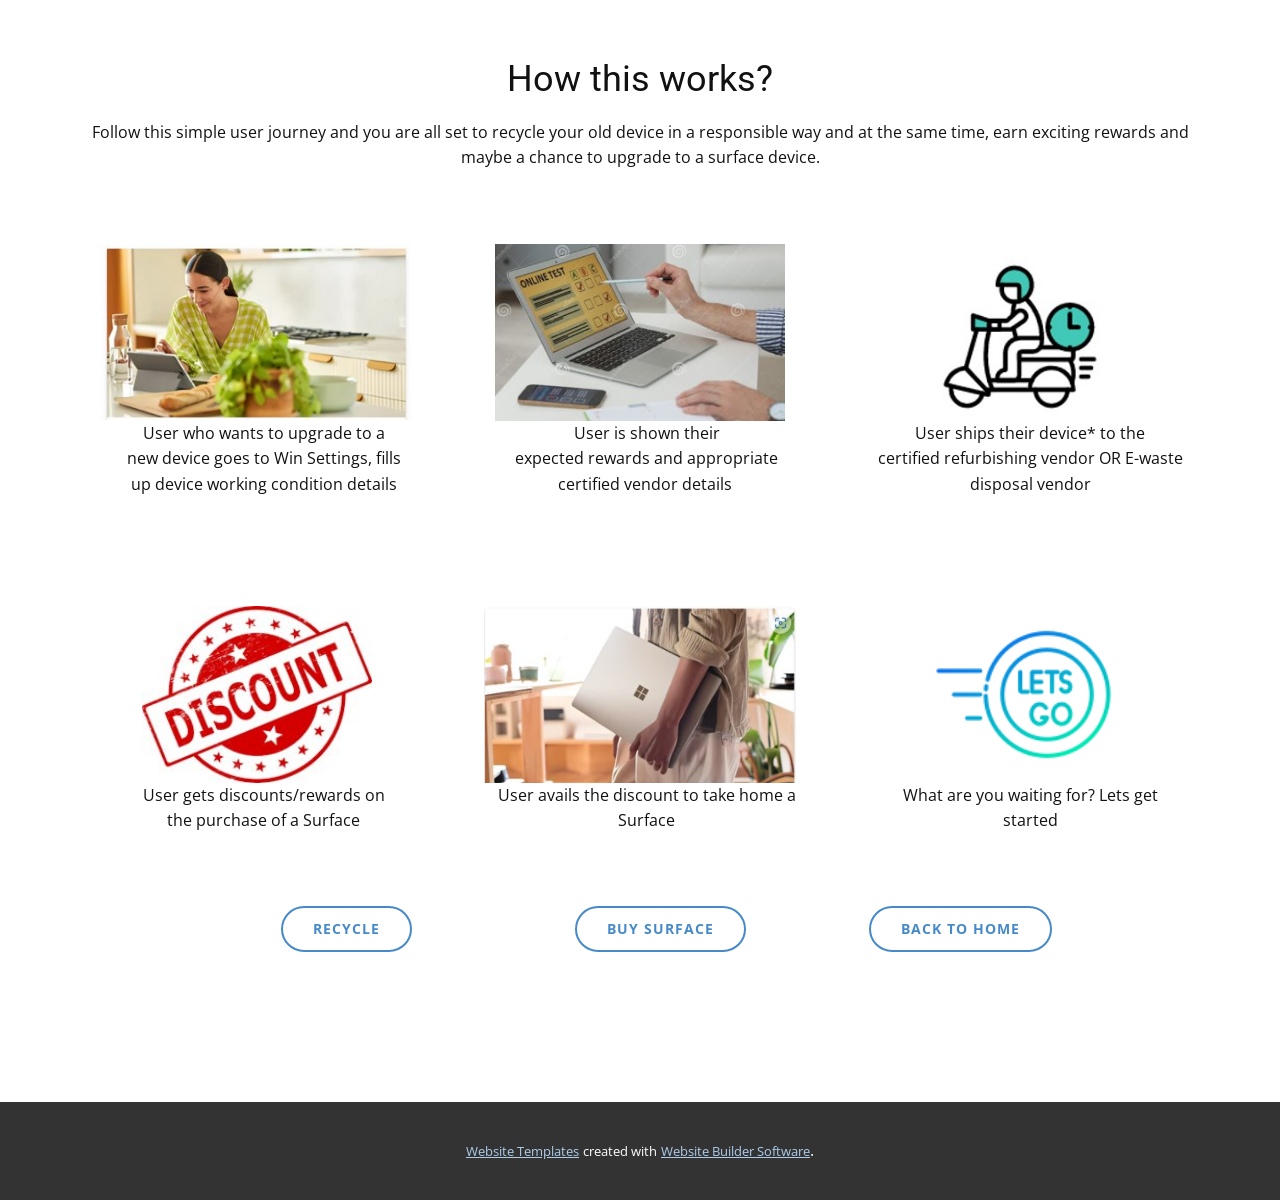
==== How-it-works.html @ d7cb8292 "test" ====
<!DOCTYPE html>
<html style="font-size: 16px;" lang="en"><head>
    <meta name="viewport" content="width=device-width, initial-scale=1.0">
    <meta charset="utf-8">
    <meta name="keywords" content="How this works?">
    <meta name="description" content="">
    <title>How it works</title>
    <link rel="stylesheet" href="nicepage.css" media="screen">
<link rel="stylesheet" href="How-it-works.css" media="screen">
    <script class="u-script" type="text/javascript" src="jquery.js" defer=""></script>
    <script class="u-script" type="text/javascript" src="nicepage.js" defer=""></script>
    <meta name="generator" content="Nicepage 4.18.7, nicepage.com">
    <link id="u-theme-google-font" rel="stylesheet" href="https://fonts.googleapis.com/css?family=Roboto:100,100i,300,300i,400,400i,500,500i,700,700i,900,900i|Open+Sans:300,300i,400,400i,500,500i,600,600i,700,700i,800,800i">
    
    
    
    <script type="application/ld+json">{
		"@context": "http://schema.org",
		"@type": "Organization",
		"name": ""
}</script>
    <meta name="theme-color" content="#478ac9">
    <meta property="og:title" content="How it works">
    <meta property="og:type" content="website">
  </head>
  <body class="u-body u-overlap u-xl-mode" data-lang="en"> 
    <section class="u-align-center u-clearfix u-section-1" id="sec-451c">
      <div class="u-clearfix u-sheet u-sheet-1">
        <h2 class="u-text u-text-default u-text-1">How this works?</h2>
        <p class="u-text u-text-default u-text-2">Follow this simple user journey and you are all set to recycle your old device in a responsible way and at the same time, earn exciting rewards and maybe a chance to upgrade to a surface device.</p>
        <div class="u-expanded-width u-list u-list-1">
          <div class="u-repeater u-repeater-1">
            <div class="u-align-center u-container-style u-list-item u-repeater-item">
              <div class="u-container-layout u-similar-container u-container-layout-1"><span class="u-file-icon u-icon u-icon-1"><img src="images/rs1.jpg" alt=""></span>
                <p class="u-align-center u-text u-text-3"> User who&nbsp;wants to upgrade&nbsp;to a new&nbsp;device goes to Win Settings, fills up&nbsp;device working condition&nbsp;details </p>
              </div>
            </div>
            <div class="u-align-center u-container-style u-list-item u-repeater-item">
              <div class="u-container-layout u-similar-container u-container-layout-2"><span class="u-file-icon u-icon u-icon-2"><img src="images/rs2.jpg" alt=""></span>
                <p class="u-align-center u-text u-text-4"> User is shown their expected&nbsp;rewards&nbsp;and&nbsp;appropriate certified&nbsp;vendor details&nbsp; </p>
              </div>
            </div>
            <div class="u-align-center u-container-style u-list-item u-repeater-item">
              <div class="u-container-layout u-similar-container u-container-layout-3"><span class="u-file-icon u-icon u-icon-3"><img src="images/rs3.jpg" alt=""></span>
                <p class="u-align-center u-text u-text-5"> User ships their device* to the certified&nbsp;refurbishing vendor OR E-waste disposal vendor </p>
              </div>
            </div>
            <div class="u-align-center u-container-style u-list-item u-repeater-item">
              <div class="u-container-layout u-similar-container u-container-layout-4"><span class="u-file-icon u-icon u-icon-4"><img src="images/rs4.jpg" alt=""></span>
                <p class="u-align-center u-text u-text-6"> User&nbsp;gets discounts/rewards&nbsp;on the&nbsp;purchase of a Surface</p>
              </div>
            </div>
            <div class="u-align-center u-container-style u-list-item u-repeater-item">
              <div class="u-container-layout u-similar-container u-container-layout-5"><span class="u-file-icon u-icon u-icon-5"><img src="images/rs5.jpg" alt=""></span>
                <p class="u-align-center u-text u-text-7"> User avails the discount to&nbsp;take home a Surface</p>
              </div>
            </div>
            <div class="u-align-center u-container-style u-list-item u-repeater-item">
              <div class="u-container-layout u-similar-container u-container-layout-6"><span class="u-file-icon u-icon u-icon-6"><img src="images/6373713.png" alt=""></span>
                <p class="u-align-center u-text u-text-8">What are you waiting for? Lets get started</p>
              </div>
            </div>
          </div>
        </div>
        <div class="u-list u-list-2">
          <div class="u-repeater u-repeater-2">
            <div class="u-container-style u-list-item u-repeater-item">
              <div class="u-container-layout u-similar-container u-container-layout-7">
                <a href="Recycle-Page.html" class="u-border-2 u-border-hover-palette-1-base u-border-palette-1-base u-btn u-btn-round u-button-style u-custom-item u-hover-palette-1-base u-none u-radius-50 u-btn-1">Recycle</a>
              </div>
            </div>
            <div class="u-container-style u-list-item u-repeater-item">
              <div class="u-container-layout u-similar-container u-container-layout-8">
                <a href="Buy-Refurbished-device.html" class="u-border-2 u-border-hover-palette-1-base u-border-palette-1-base u-btn u-btn-round u-button-style u-custom-item u-hover-palette-1-base u-none u-radius-50 u-btn-2">BUY Surface</a>
              </div>
            </div>
            <div class="u-container-style u-list-item u-repeater-item">
              <div class="u-container-layout u-similar-container u-container-layout-9">
                <a href="RecycleRefurbish-HomePage.html" class="u-border-2 u-border-palette-1-base u-btn u-btn-round u-button-style u-custom-item u-hover-palette-1-light-1 u-radius-50 u-text-hover-white u-text-palette-1-base u-white u-btn-3">Back to Home</a>
              </div>
            </div>
          </div>
        </div>
      </div>
    </section>
    
    
    
    
    <section class="u-backlink u-clearfix u-grey-80">
      <a class="u-link" href="https://nicepage.com/website-templates" target="_blank">
        <span>Website Templates</span>
      </a>
      <p class="u-text">
        <span>created with</span>
      </p>
      <a class="u-link" href="" target="_blank">
        <span>Website Builder Software</span>
      </a>. 
    </section>
  
</body></html>
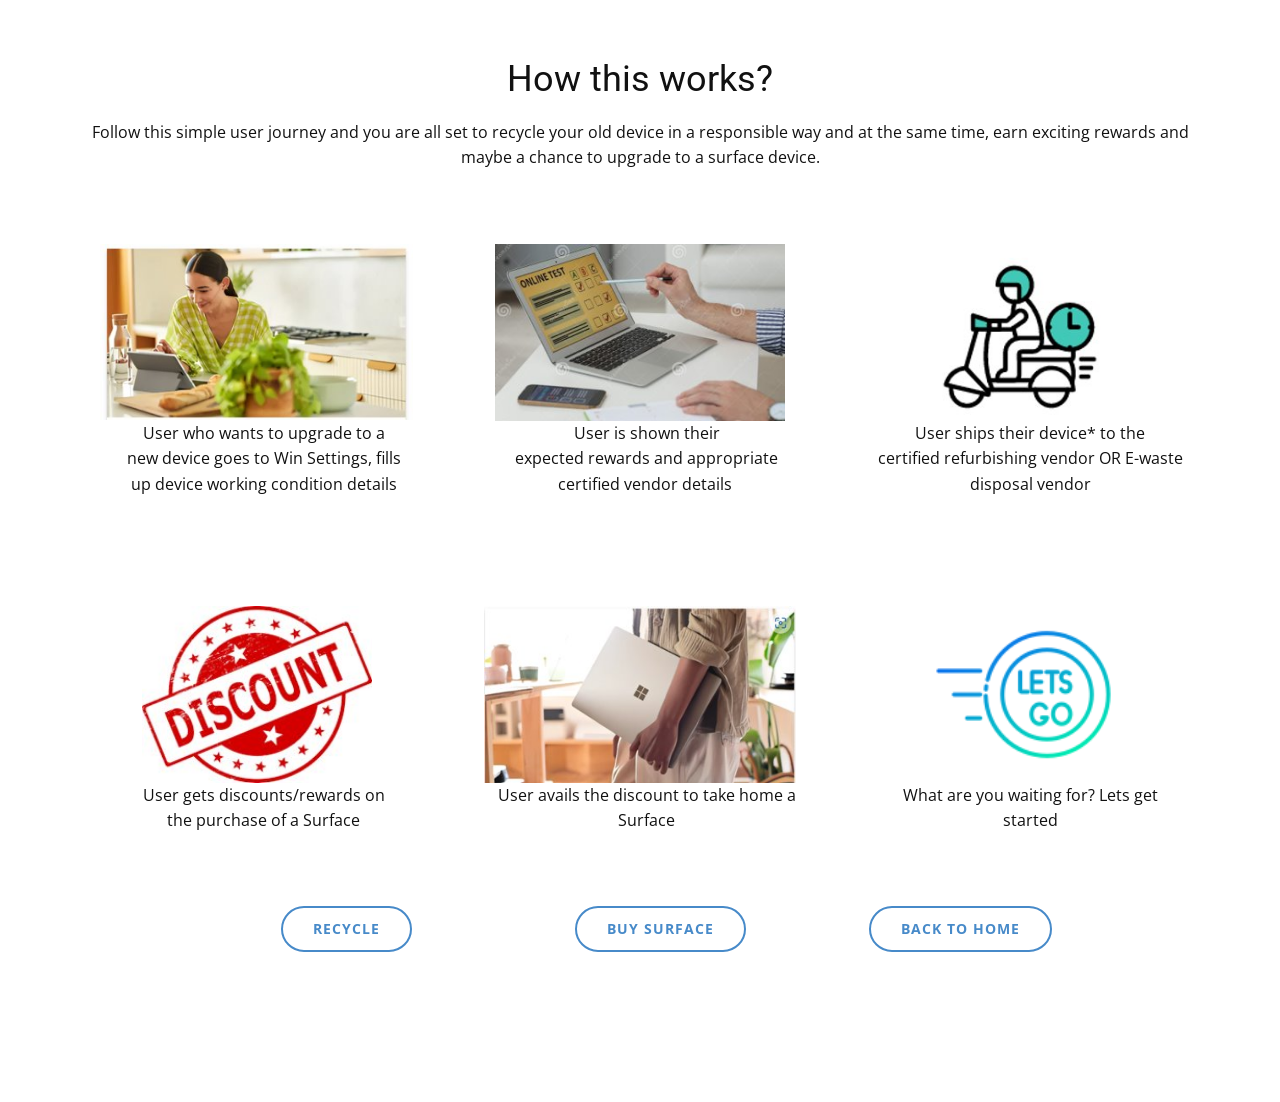
==== commit a2c349b9: "removing the footer" ====
--- a/How-it-works.html
+++ b/How-it-works.html
@@ -83,20 +83,5 @@
         </div>
       </div>
     </section>
-    
-    
-    
-    
-    <section class="u-backlink u-clearfix u-grey-80">
-      <a class="u-link" href="https://nicepage.com/website-templates" target="_blank">
-        <span>Website Templates</span>
-      </a>
-      <p class="u-text">
-        <span>created with</span>
-      </p>
-      <a class="u-link" href="" target="_blank">
-        <span>Website Builder Software</span>
-      </a>. 
-    </section>
   
 </body></html>
